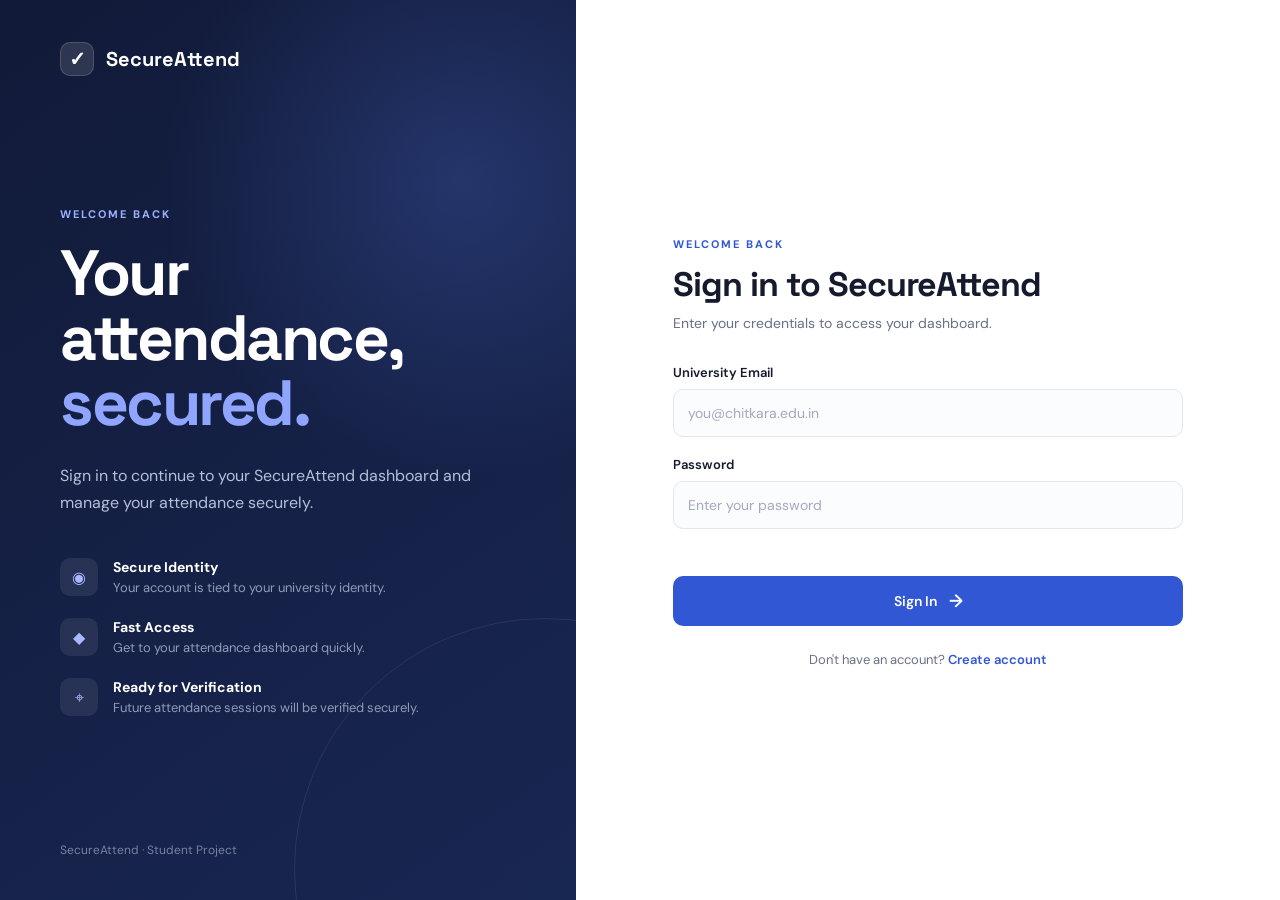
==== frontend/dashboard.html @ 824b043f "Intial Frontend/JS code - Local storage demonstration" ====
<!DOCTYPE html>
<html lang="en">

<head>
    <meta charset="UTF-8">
    <meta name="viewport" content="width=device-width, initial-scale=1.0">

    <title>SecureAttend | Dashboard</title>

    <link rel="stylesheet" href="css/style.css">

    <style>

        body {
            background: #f5f7fb;
        }

        .dashboard-page {
            min-height: 100vh;
        }

        .dashboard-nav {
            height: 72px;

            background: white;

            border-bottom: 1px solid #e2e6ef;

            display: flex;

            align-items: center;
            justify-content: space-between;

            padding: 0 6%;

        }

        .dashboard-brand {
            display: flex;

            align-items: center;

            gap: 10px;

            font-family: "Space Grotesk", sans-serif;

            font-weight: 700;

            font-size: 19px;
        }

        .dashboard-brand .brand-icon {
            background: #eef1ff;

            color: #3157d5;

            border: none;
        }

        .logout-button {
            border: 1px solid #e2e6ef;

            background: white;

            padding: 9px 16px;

            border-radius: 8px;

            cursor: pointer;

            font-family: inherit;

            font-size: 13px;

            font-weight: 600;

            color: #697087;

            transition: 0.2s;
        }

        .logout-button:hover {
            border-color: #3157d5;

            color: #3157d5;
        }

        .dashboard-content {
            max-width: 1100px;

            margin: 0 auto;

            padding: 55px 25px;
        }

        .welcome-section {
            margin-bottom: 35px;
        }

        .welcome-section span {
            color: #3157d5;

            font-size: 11px;

            letter-spacing: 2px;

            font-weight: 700;
        }

        .welcome-section h1 {
            font-family: "Space Grotesk", sans-serif;

            font-size: 38px;

            margin-top: 8px;

            letter-spacing: -1px;
        }

        .welcome-section p {
            color: #697087;

            margin-top: 7px;

            font-size: 14px;
        }

        .dashboard-grid {
            display: grid;

            grid-template-columns: 2fr 1fr;

            gap: 20px;
        }

        .dashboard-card {
            background: white;

            border: 1px solid #e2e6ef;

            border-radius: 14px;

            padding: 25px;
        }

        .card-label {
            font-size: 11px;

            color: #697087;

            letter-spacing: 1.5px;

            font-weight: 700;
        }

        .profile-name {
            font-family: "Space Grotesk", sans-serif;

            font-size: 27px;

            margin-top: 10px;
        }

        .profile-detail {
            display: flex;

            justify-content: space-between;

            padding: 13px 0;

            border-bottom: 1px solid #edf0f5;

            font-size: 13px;
        }

        .profile-detail:last-child {
            border-bottom: none;
        }

        .profile-detail span:first-child {
            color: #697087;
        }

        .profile-detail span:last-child {
            font-weight: 600;
        }

        .empty-state {
            text-align: center;

            padding: 50px 20px;
        }

        .empty-icon {
            width: 50px;
            height: 50px;

            border-radius: 12px;

            background: #eef1ff;

            color: #3157d5;

            display: flex;

            align-items: center;
            justify-content: center;

            margin: 0 auto 15px;

            font-size: 20px;
        }

        .empty-state h3 {
            font-family: "Space Grotesk", sans-serif;

            font-size: 18px;
        }

        .empty-state p {
            color: #697087;

            font-size: 13px;

            margin-top: 7px;
        }

        @media (max-width: 750px) {

            .dashboard-grid {
                grid-template-columns: 1fr;
            }

            .dashboard-nav {
                padding: 0 20px;
            }

            .dashboard-content {
                padding: 35px 20px;
            }

        }

    </style>

</head>


<body>

    <div class="dashboard-page">


        <nav class="dashboard-nav">

            <div class="dashboard-brand">

                <div class="brand-icon">
                    ✓
                </div>

                <span>
                    SecureAttend
                </span>

            </div>


            <button
                id="logoutButton"
                class="logout-button"
            >
                Logout
            </button>

        </nav>


        <main class="dashboard-content">


            <section class="welcome-section">

                <span>
                    STUDENT DASHBOARD
                </span>

                <h1>
                    Welcome, <span id="studentName">Student</span> 👋
                </h1>

                <p>
                    Your SecureAttend account is ready.
                </p>

            </section>


            <div class="dashboard-grid">


                <div class="dashboard-card">

                    <div class="card-label">
                        ATTENDANCE
                    </div>


                    <div class="empty-state">

                        <div class="empty-icon">
                            ✓
                        </div>

                        <h3>
                            No active session
                        </h3>

                        <p>
                            When your teacher starts an attendance
                            session, it will appear here.
                        </p>

                    </div>

                </div>


                <div class="dashboard-card">

                    <div class="card-label">
                        YOUR PROFILE
                    </div>


                    <div class="profile-name"
                         id="profileName">
                        Student
                    </div>


                    <div class="profile-detail">

                        <span>
                            Roll Number
                        </span>

                        <span id="profileRoll">
                            —
                        </span>

                    </div>


                    <div class="profile-detail">

                        <span>
                            Email
                        </span>

                        <span id="profileEmail">
                            —
                        </span>

                    </div>

                </div>


            </div>

        </main>

    </div>


    <script src="js/dashboard.js"></script>

</body>

</html>
---- frontend/css/style.css ----
@import url('https://fonts.googleapis.com/css2?family=DM+Sans:wght@400;500;600;700&family=Space+Grotesk:wght@500;600;700&display=swap');


* {
    margin: 0;
    padding: 0;
    box-sizing: border-box;
}


:root {
    --background: #f5f7fb;
    --surface: #ffffff;

    --primary: #3157d5;
    --primary-dark: #2445b4;

    --text: #151a2d;
    --muted: #697087;

    --border: #e2e6ef;

    --success: #16845b;
    --error: #d64545;
}


body {
    font-family: "DM Sans", sans-serif;

    background: var(--background);

    color: var(--text);

    min-height: 100vh;
}


/* =========================
   MAIN AUTH LAYOUT
========================= */

.auth-page {
    min-height: 100vh;

    display: grid;

    grid-template-columns: 45% 55%;
}


/* =========================
   LEFT SIDE
========================= */

.auth-left {
    background:
        radial-gradient(
            circle at 80% 20%,
            rgba(88, 120, 230, 0.25),
            transparent 35%
        ),
        linear-gradient(
            145deg,
            #111a38,
            #182652
        );

    color: white;

    padding: 42px 60px;

    display: flex;
    flex-direction: column;

    position: relative;

    overflow: hidden;
}


.auth-left::after {
    content: "";

    position: absolute;

    width: 500px;
    height: 500px;

    border: 1px solid rgba(255,255,255,0.08);

    border-radius: 50%;

    right: -220px;
    bottom: -220px;
}


.brand {
    display: flex;

    align-items: center;

    gap: 12px;

    font-family: "Space Grotesk", sans-serif;

    font-size: 20px;

    font-weight: 700;
}


.brand-icon {
    width: 34px;
    height: 34px;

    display: flex;

    align-items: center;
    justify-content: center;

    background: rgba(255,255,255,0.12);

    border: 1px solid rgba(255,255,255,0.15);

    border-radius: 10px;

    font-weight: 700;
}


.hero-content {
    max-width: 570px;

    margin: auto 0;
}


.eyebrow,
.form-eyebrow {
    font-size: 11px;

    letter-spacing: 2px;

    font-weight: 700;
}


.eyebrow {
    color: #9eb1ff;
}


.hero-content h1 {
    font-family: "Space Grotesk", sans-serif;

    font-size: clamp(42px, 5vw, 70px);

    line-height: 1.02;

    letter-spacing: -2.5px;

    margin: 18px 0 25px;
}


.hero-content h1 span {
    color: #8fa5ff;
}


.hero-content > p {
    color: #b6bfd9;

    font-size: 16px;

    line-height: 1.7;

    max-width: 500px;
}


/* =========================
   FEATURES
========================= */

.feature-list {
    margin-top: 42px;

    display: flex;
    flex-direction: column;

    gap: 22px;
}


.feature {
    display: flex;

    gap: 15px;
}


.feature-icon {
    width: 38px;
    height: 38px;

    flex-shrink: 0;

    display: flex;

    align-items: center;
    justify-content: center;

    border-radius: 10px;

    background: rgba(255,255,255,0.08);

    color: #a9b8ff;
}


.feature strong {
    display: block;

    font-size: 14px;

    margin-bottom: 3px;
}


.feature p {
    color: #909bb9;

    font-size: 13px;
}


.left-footer {
    color: #7783a3;

    font-size: 12px;
}


/* =========================
   RIGHT SIDE
========================= */

.auth-right {
    background: var(--surface);

    display: flex;

    align-items: center;
    justify-content: center;

    padding: 40px;
}


.auth-container {
    width: 100%;

    max-width: 510px;
}


.mobile-brand {
    display: none;
}


.form-header {
    margin-bottom: 32px;
}


.form-eyebrow {
    color: var(--primary);
}


.form-header h2 {
    font-family: "Space Grotesk", sans-serif;

    font-size: 34px;

    letter-spacing: -1px;

    margin-top: 10px;
}


.form-header p {
    color: var(--muted);

    margin-top: 8px;

    font-size: 14px;
}


/* =========================
   FORM
========================= */

.input-row {
    display: grid;

    grid-template-columns: 1fr 1fr;

    gap: 15px;
}


.input-group {
    margin-bottom: 19px;
}


.input-group label {
    display: block;

    font-size: 13px;

    font-weight: 600;

    margin-bottom: 8px;
}


.input-group input {
    width: 100%;

    height: 48px;

    border: 1px solid var(--border);

    border-radius: 10px;

    padding: 0 14px;

    outline: none;

    font-family: inherit;

    font-size: 14px;

    color: var(--text);

    background: #fbfcfe;

    transition:
        border-color 0.2s,
        box-shadow 0.2s,
        background 0.2s;
}


.input-group input::placeholder {
    color: #a4aabd;
}


.input-group input:focus {
    background: white;

    border-color: var(--primary);

    box-shadow:
        0 0 0 4px rgba(49,87,213,0.09);
}


/* =========================
   BUTTON
========================= */

.primary-button {
    width: 100%;

    height: 50px;

    border: none;

    border-radius: 10px;

    background: var(--primary);

    color: white;

    font-family: inherit;

    font-size: 14px;

    font-weight: 600;

    cursor: pointer;

    display: flex;

    align-items: center;
    justify-content: center;

    gap: 12px;

    transition:
        background 0.2s,
        transform 0.2s,
        box-shadow 0.2s;
}


.primary-button:hover {
    background: var(--primary-dark);

    box-shadow:
        0 8px 20px rgba(49,87,213,0.18);

    transform: translateY(-1px);
}


.primary-button span {
    font-size: 18px;
}


/* =========================
   MESSAGES
========================= */

.message {
    min-height: 20px;

    margin-bottom: 8px;

    font-size: 13px;

    font-weight: 500;
}


.message.error {
    color: var(--error);
}


.message.success {
    color: var(--success);
}


/* =========================
   SWITCH LOGIN/SIGNUP
========================= */

.switch-auth {
    text-align: center;

    color: var(--muted);

    font-size: 13px;

    margin-top: 25px;
}


.switch-auth a {
    color: var(--primary);

    text-decoration: none;

    font-weight: 600;
}


.switch-auth a:hover {
    text-decoration: underline;
}


/* =========================
   RESPONSIVE
========================= */

@media (max-width: 900px) {

    .auth-page {
        grid-template-columns: 1fr;
    }

    .auth-left {
        display: none;
    }

    .auth-right {
        min-height: 100vh;
    }

    .mobile-brand {
        display: flex;

        align-items: center;

        gap: 10px;

        font-family: "Space Grotesk", sans-serif;

        font-weight: 700;

        margin-bottom: 50px;
    }

    .mobile-brand .brand-icon {
        background: #eef1ff;

        color: var(--primary);

        border: none;
    }
}


@media (max-width: 550px) {

    .auth-right {
        padding: 25px 20px;
    }

    .input-row {
        grid-template-columns: 1fr;
        gap: 0;
    }

    .form-header h2 {
        font-size: 29px;
    }
}
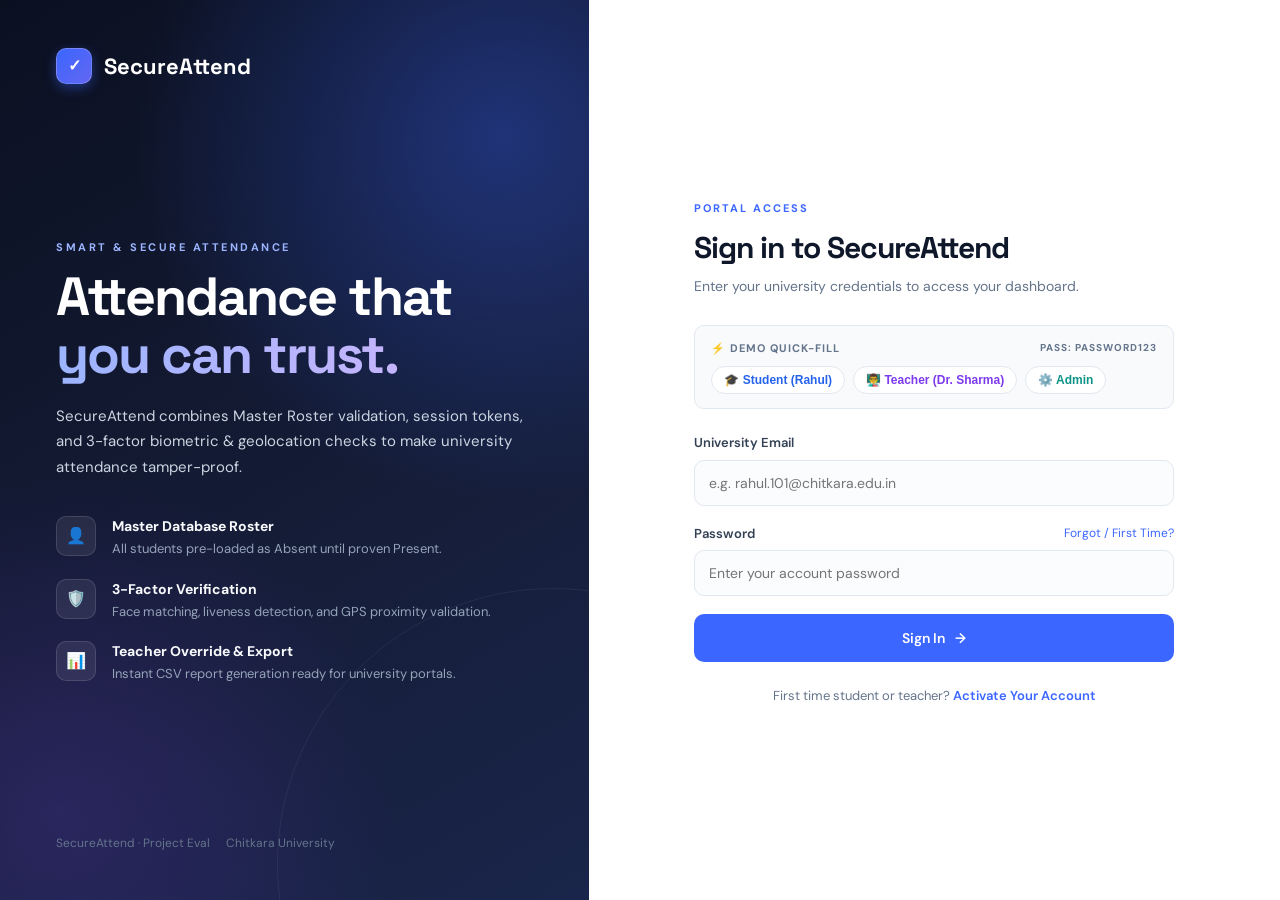
==== commit d095bb81: "frontend first eval1" ====
--- a/frontend/dashboard.html
+++ b/frontend/dashboard.html
@@ -1,381 +1,18 @@
 <!DOCTYPE html>
 <html lang="en">
-
 <head>
     <meta charset="UTF-8">
-    <meta name="viewport" content="width=device-width, initial-scale=1.0">
-
-    <title>SecureAttend | Dashboard</title>
-
-    <link rel="stylesheet" href="css/style.css">
-
-    <style>
-
-        body {
-            background: #f5f7fb;
+    <title>SecureAttend | Redirecting...</title>
+</head>
+<body>
+    <script src="js/auth.js"></script>
+    <script>
+        const user = window.Auth.getCurrentUser();
+        if (user) {
+            window.location.href = window.Auth.getDashboardUrl(user.role);
+        } else {
+            window.location.href = "login.html";
         }
-
-        .dashboard-page {
-            min-height: 100vh;
-        }
-
-        .dashboard-nav {
-            height: 72px;
-
-            background: white;
-
-            border-bottom: 1px solid #e2e6ef;
-
-            display: flex;
-
-            align-items: center;
-            justify-content: space-between;
-
-            padding: 0 6%;
-
-        }
-
-        .dashboard-brand {
-            display: flex;
-
-            align-items: center;
-
-            gap: 10px;
-
-            font-family: "Space Grotesk", sans-serif;
-
-            font-weight: 700;
-
-            font-size: 19px;
-        }
-
-        .dashboard-brand .brand-icon {
-            background: #eef1ff;
-
-            color: #3157d5;
-
-            border: none;
-        }
-
-        .logout-button {
-            border: 1px solid #e2e6ef;
-
-            background: white;
-
-            padding: 9px 16px;
-
-            border-radius: 8px;
-
-            cursor: pointer;
-
-            font-family: inherit;
-
-            font-size: 13px;
-
-            font-weight: 600;
-
-            color: #697087;
-
-            transition: 0.2s;
-        }
-
-        .logout-button:hover {
-            border-color: #3157d5;
-
-            color: #3157d5;
-        }
-
-        .dashboard-content {
-            max-width: 1100px;
-
-            margin: 0 auto;
-
-            padding: 55px 25px;
-        }
-
-        .welcome-section {
-            margin-bottom: 35px;
-        }
-
-        .welcome-section span {
-            color: #3157d5;
-
-            font-size: 11px;
-
-            letter-spacing: 2px;
-
-            font-weight: 700;
-        }
-
-        .welcome-section h1 {
-            font-family: "Space Grotesk", sans-serif;
-
-            font-size: 38px;
-
-            margin-top: 8px;
-
-            letter-spacing: -1px;
-        }
-
-        .welcome-section p {
-            color: #697087;
-
-            margin-top: 7px;
-
-            font-size: 14px;
-        }
-
-        .dashboard-grid {
-            display: grid;
-
-            grid-template-columns: 2fr 1fr;
-
-            gap: 20px;
-        }
-
-        .dashboard-card {
-            background: white;
-
-            border: 1px solid #e2e6ef;
-
-            border-radius: 14px;
-
-            padding: 25px;
-        }
-
-        .card-label {
-            font-size: 11px;
-
-            color: #697087;
-
-            letter-spacing: 1.5px;
-
-            font-weight: 700;
-        }
-
-        .profile-name {
-            font-family: "Space Grotesk", sans-serif;
-
-            font-size: 27px;
-
-            margin-top: 10px;
-        }
-
-        .profile-detail {
-            display: flex;
-
-            justify-content: space-between;
-
-            padding: 13px 0;
-
-            border-bottom: 1px solid #edf0f5;
-
-            font-size: 13px;
-        }
-
-        .profile-detail:last-child {
-            border-bottom: none;
-        }
-
-        .profile-detail span:first-child {
-            color: #697087;
-        }
-
-        .profile-detail span:last-child {
-            font-weight: 600;
-        }
-
-        .empty-state {
-            text-align: center;
-
-            padding: 50px 20px;
-        }
-
-        .empty-icon {
-            width: 50px;
-            height: 50px;
-
-            border-radius: 12px;
-
-            background: #eef1ff;
-
-            color: #3157d5;
-
-            display: flex;
-
-            align-items: center;
-            justify-content: center;
-
-            margin: 0 auto 15px;
-
-            font-size: 20px;
-        }
-
-        .empty-state h3 {
-            font-family: "Space Grotesk", sans-serif;
-
-            font-size: 18px;
-        }
-
-        .empty-state p {
-            color: #697087;
-
-            font-size: 13px;
-
-            margin-top: 7px;
-        }
-
-        @media (max-width: 750px) {
-
-            .dashboard-grid {
-                grid-template-columns: 1fr;
-            }
-
-            .dashboard-nav {
-                padding: 0 20px;
-            }
-
-            .dashboard-content {
-                padding: 35px 20px;
-            }
-
-        }
-
-    </style>
-
-</head>
-
-
-<body>
-
-    <div class="dashboard-page">
-
-
-        <nav class="dashboard-nav">
-
-            <div class="dashboard-brand">
-
-                <div class="brand-icon">
-                    ✓
-                </div>
-
-                <span>
-                    SecureAttend
-                </span>
-
-            </div>
-
-
-            <button
-                id="logoutButton"
-                class="logout-button"
-            >
-                Logout
-            </button>
-
-        </nav>
-
-
-        <main class="dashboard-content">
-
-
-            <section class="welcome-section">
-
-                <span>
-                    STUDENT DASHBOARD
-                </span>
-
-                <h1>
-                    Welcome, <span id="studentName">Student</span> 👋
-                </h1>
-
-                <p>
-                    Your SecureAttend account is ready.
-                </p>
-
-            </section>
-
-
-            <div class="dashboard-grid">
-
-
-                <div class="dashboard-card">
-
-                    <div class="card-label">
-                        ATTENDANCE
-                    </div>
-
-
-                    <div class="empty-state">
-
-                        <div class="empty-icon">
-                            ✓
-                        </div>
-
-                        <h3>
-                            No active session
-                        </h3>
-
-                        <p>
-                            When your teacher starts an attendance
-                            session, it will appear here.
-                        </p>
-
-                    </div>
-
-                </div>
-
-
-                <div class="dashboard-card">
-
-                    <div class="card-label">
-                        YOUR PROFILE
-                    </div>
-
-
-                    <div class="profile-name"
-                         id="profileName">
-                        Student
-                    </div>
-
-
-                    <div class="profile-detail">
-
-                        <span>
-                            Roll Number
-                        </span>
-
-                        <span id="profileRoll">
-                            —
-                        </span>
-
-                    </div>
-
-
-                    <div class="profile-detail">
-
-                        <span>
-                            Email
-                        </span>
-
-                        <span id="profileEmail">
-                            —
-                        </span>
-
-                    </div>
-
-                </div>
-
-
-            </div>
-
-        </main>
-
-    </div>
-
-
-    <script src="js/dashboard.js"></script>
-
+    </script>
 </body>
-
 </html>
